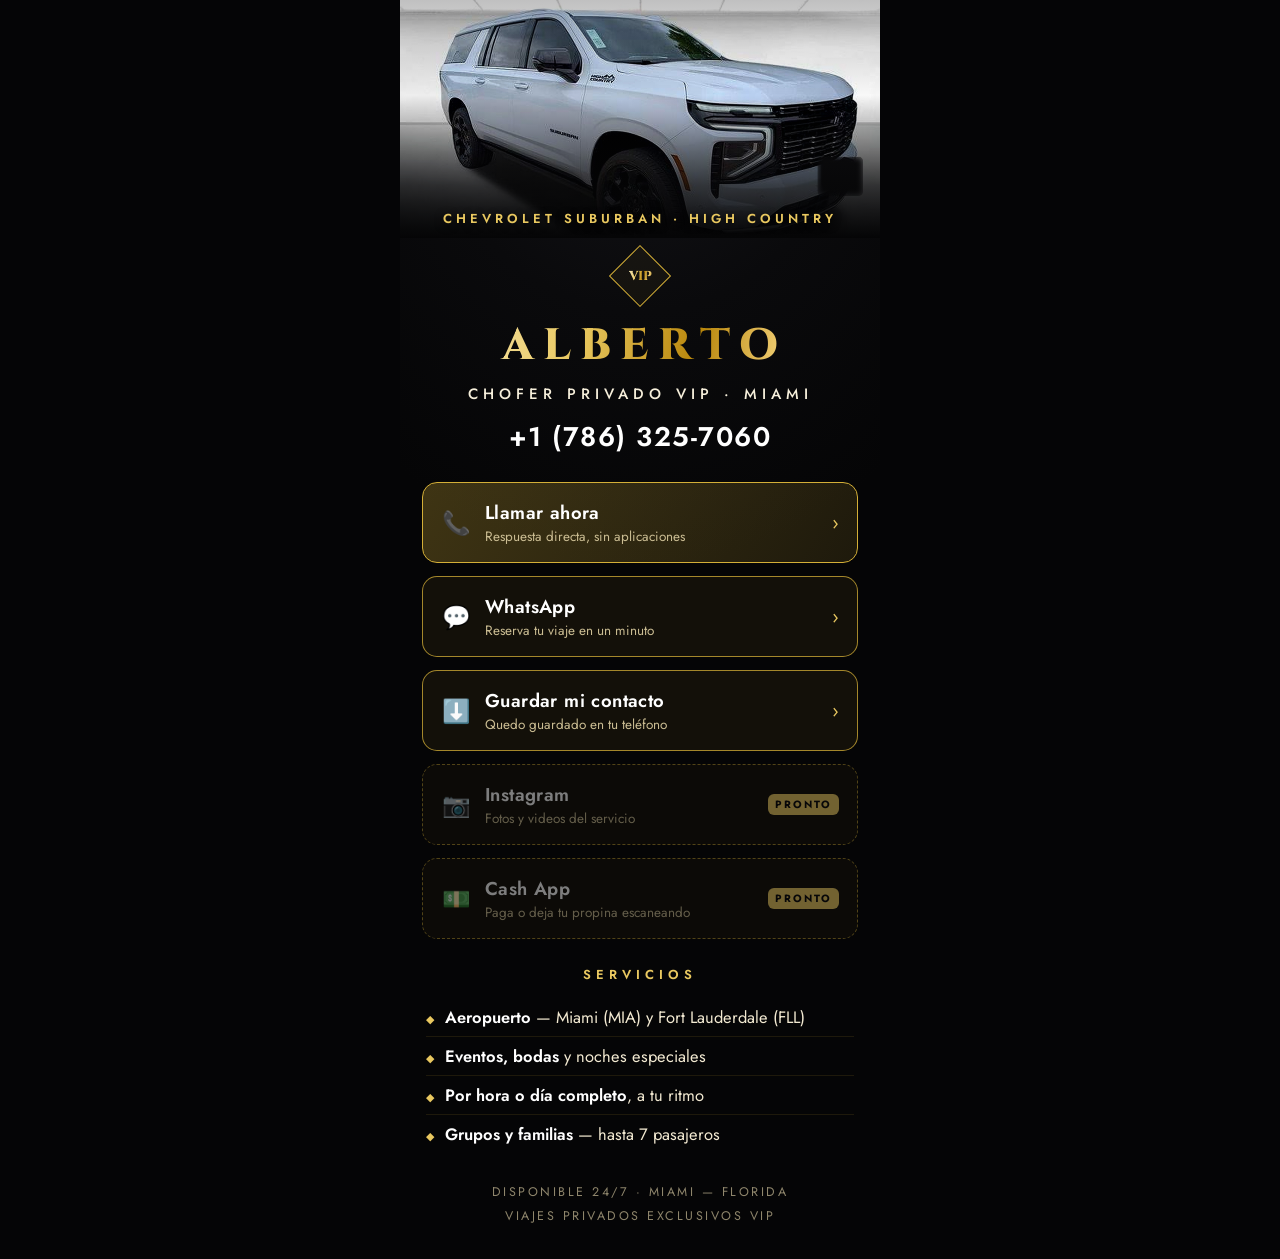
==== alberto/index.html @ 2c061e29 "ALBERTO - pagina de contacto NFC: chofer privado VIP (llamar, WhatsApp, guardar contacto)" ====
<!DOCTYPE html>
<html lang="es">
<head>
<meta charset="utf-8">
<meta name="viewport" content="width=device-width, initial-scale=1">
<meta name="theme-color" content="#050506">
<title>Alberto · Chofer Privado VIP — Miami</title>
<link rel="preconnect" href="https://fonts.googleapis.com">
<link href="https://fonts.googleapis.com/css2?family=Cinzel:wght@700;800&family=Jost:wght@400;500;600;700&display=swap" rel="stylesheet">
<style>
    * { margin:0; padding:0; box-sizing:border-box; -webkit-tap-highlight-color:transparent; }
  body { background:#050506; color:#f3ead2; font-family:'Jost',sans-serif; }
  .wrap { max-width:480px; margin:0 auto; min-height:100vh; display:flex; flex-direction:column;
    background:radial-gradient(ellipse 90% 45% at 50% 0%, #17171c 0%, #0a0a0c 55%, #050506 100%); }
  .hero { position:relative; height:238px; overflow:hidden; flex:none; }
  .hero img { width:100%; height:100%; object-fit:cover; object-position:center 46%; display:block; }
  .hero .fade { position:absolute; inset:0; background:linear-gradient(to bottom, rgba(5,5,6,.25) 0%, rgba(5,5,6,0) 40%, rgba(5,5,6,.72) 78%, #050506 100%); }
  .hero .car { position:absolute; left:0; right:0; bottom:10px; text-align:center; font-size:13px; letter-spacing:4px; color:#e9c860; font-weight:600; text-shadow:0 2px 8px rgba(0,0,0,.9); }
  .gold-text { background:linear-gradient(100deg,#f9ecbe 0%,#e9c860 35%,#b8860b 62%,#f3d27a 82%,#a87f1f 100%); -webkit-background-clip:text; background-clip:text; color:transparent; }
  .id { text-align:center; padding:16px 24px 0; }
  .diamond { width:44px; height:44px; margin:0 auto; border:1.5px solid #d4af37; transform:rotate(45deg); display:flex; align-items:center; justify-content:center; background:rgba(212,175,55,.05); }
  .diamond span { transform:rotate(-45deg); font-family:'Cinzel',serif; font-weight:800; font-size:13px; }
  h1 { font-family:'Cinzel',serif; font-weight:800; font-size:44px; letter-spacing:9px; margin-top:18px; margin-right:-9px; }
  .role { margin-top:8px; font-size:15px; font-weight:500; letter-spacing:5px; color:#f6efdb; }
  .phone-big { margin-top:12px; font-size:27px; font-weight:600; letter-spacing:1.5px; color:#fff; }
  .btns { padding:26px 22px 0; display:flex; flex-direction:column; gap:13px; }
  a.btn { display:flex; align-items:center; gap:14px; text-decoration:none; color:#f6efdb;
    border:1px solid rgba(212,175,55,.75); background:rgba(212,175,55,.07); border-radius:15px; padding:16px 18px; }
  a.btn .ic { font-size:23px; width:30px; text-align:center; flex:none; }
  a.btn .tx { flex:1; }
  a.btn .t1 { font-size:18.5px; font-weight:600; letter-spacing:.4px; color:#fff; }
  a.btn .t2 { font-size:13.5px; color:#cbbd93; margin-top:1px; }
  a.btn .arr { color:#e9c860; font-size:19px; flex:none; }
  a.btn.primary { background:linear-gradient(120deg, rgba(212,175,55,.28), rgba(212,175,55,.12)); border-color:#d4af37; }
  a.btn.soon { opacity:.48; border-style:dashed; pointer-events:none; }
  .soon-tag { font-size:10.5px; font-weight:700; letter-spacing:2px; color:#0a0a0c; background:#e9c860; border-radius:6px; padding:3px 7px; flex:none; }
  .svc { padding:26px 26px 0; }
  .svc h2 { text-align:center; font-size:13px; letter-spacing:5px; color:#e9c860; font-weight:600; }
  .svc ul { list-style:none; margin-top:14px; }
  .svc li { display:flex; gap:11px; align-items:baseline; padding:7px 0; font-size:16.5px; color:#f3ead2; border-bottom:1px solid rgba(212,175,55,.12); }
  .svc li:last-child { border-bottom:none; }
  .svc .b { color:#e9c860; font-size:11px; }
  .svc b { color:#fff; font-weight:600; }
  footer { margin-top:auto; text-align:center; padding:28px 20px 30px; color:#8f866c; font-size:12.5px; letter-spacing:2.5px; line-height:1.9; }
</style>
</head>
<body>
<div class="wrap">
  <div class="hero">
    <img src="[data-uri]" alt="Chevrolet Suburban High Country blanca">
    <div class="fade"></div>
    <div class="car">CHEVROLET SUBURBAN · HIGH COUNTRY</div>
  </div>
  <div class="id">
    <div class="diamond"><span class="gold-text">VIP</span></div>
    <h1 class="gold-text">ALBERTO</h1>
    <div class="role">CHOFER PRIVADO VIP · MIAMI</div>
    <div class="phone-big">+1 (786) 325-7060</div>
  </div>
  <div class="btns">
    <a class="btn primary" href="tel:+17863257060">
      <span class="ic">📞</span>
      <span class="tx"><span class="t1">Llamar ahora</span><div class="t2">Respuesta directa, sin aplicaciones</div></span>
      <span class="arr">›</span>
    </a>
    <a class="btn" href="https://wa.me/17863257060?text=Hola%20Alberto%2C%20quiero%20reservar%20un%20viaje%20privado%20VIP">
      <span class="ic">💬</span>
      <span class="tx"><span class="t1">WhatsApp</span><div class="t2">Reserva tu viaje en un minuto</div></span>
      <span class="arr">›</span>
    </a>
    <a class="btn" href="contacto.vcf" download>
      <span class="ic">⬇️</span>
      <span class="tx"><span class="t1">Guardar mi contacto</span><div class="t2">Quedo guardado en tu teléfono</div></span>
      <span class="arr">›</span>
    </a>
    <a class="btn soon" href="#" aria-disabled="true">
      <span class="ic">📷</span>
      <span class="tx"><span class="t1">Instagram</span><div class="t2">Fotos y videos del servicio</div></span>
      <span class="soon-tag">PRONTO</span>
    </a>
    <a class="btn soon" href="#" aria-disabled="true">
      <span class="ic">💵</span>
      <span class="tx"><span class="t1">Cash App</span><div class="t2">Paga o deja tu propina escaneando</div></span>
      <span class="soon-tag">PRONTO</span>
    </a>
  </div>
  <div class="svc">
    <h2>SERVICIOS</h2>
    <ul>
      <li><span class="b">◆</span><span><b>Aeropuerto</b> — Miami (MIA) y Fort Lauderdale (FLL)</span></li>
      <li><span class="b">◆</span><span><b>Eventos, bodas</b> y noches especiales</span></li>
      <li><span class="b">◆</span><span><b>Por hora o día completo</b>, a tu ritmo</span></li>
      <li><span class="b">◆</span><span><b>Grupos y familias</b> — hasta 7 pasajeros</span></li>
    </ul>
  </div>
  <footer>DISPONIBLE 24/7 · MIAMI — FLORIDA<br>VIAJES PRIVADOS EXCLUSIVOS VIP</footer>
</div>
</body>
</html>
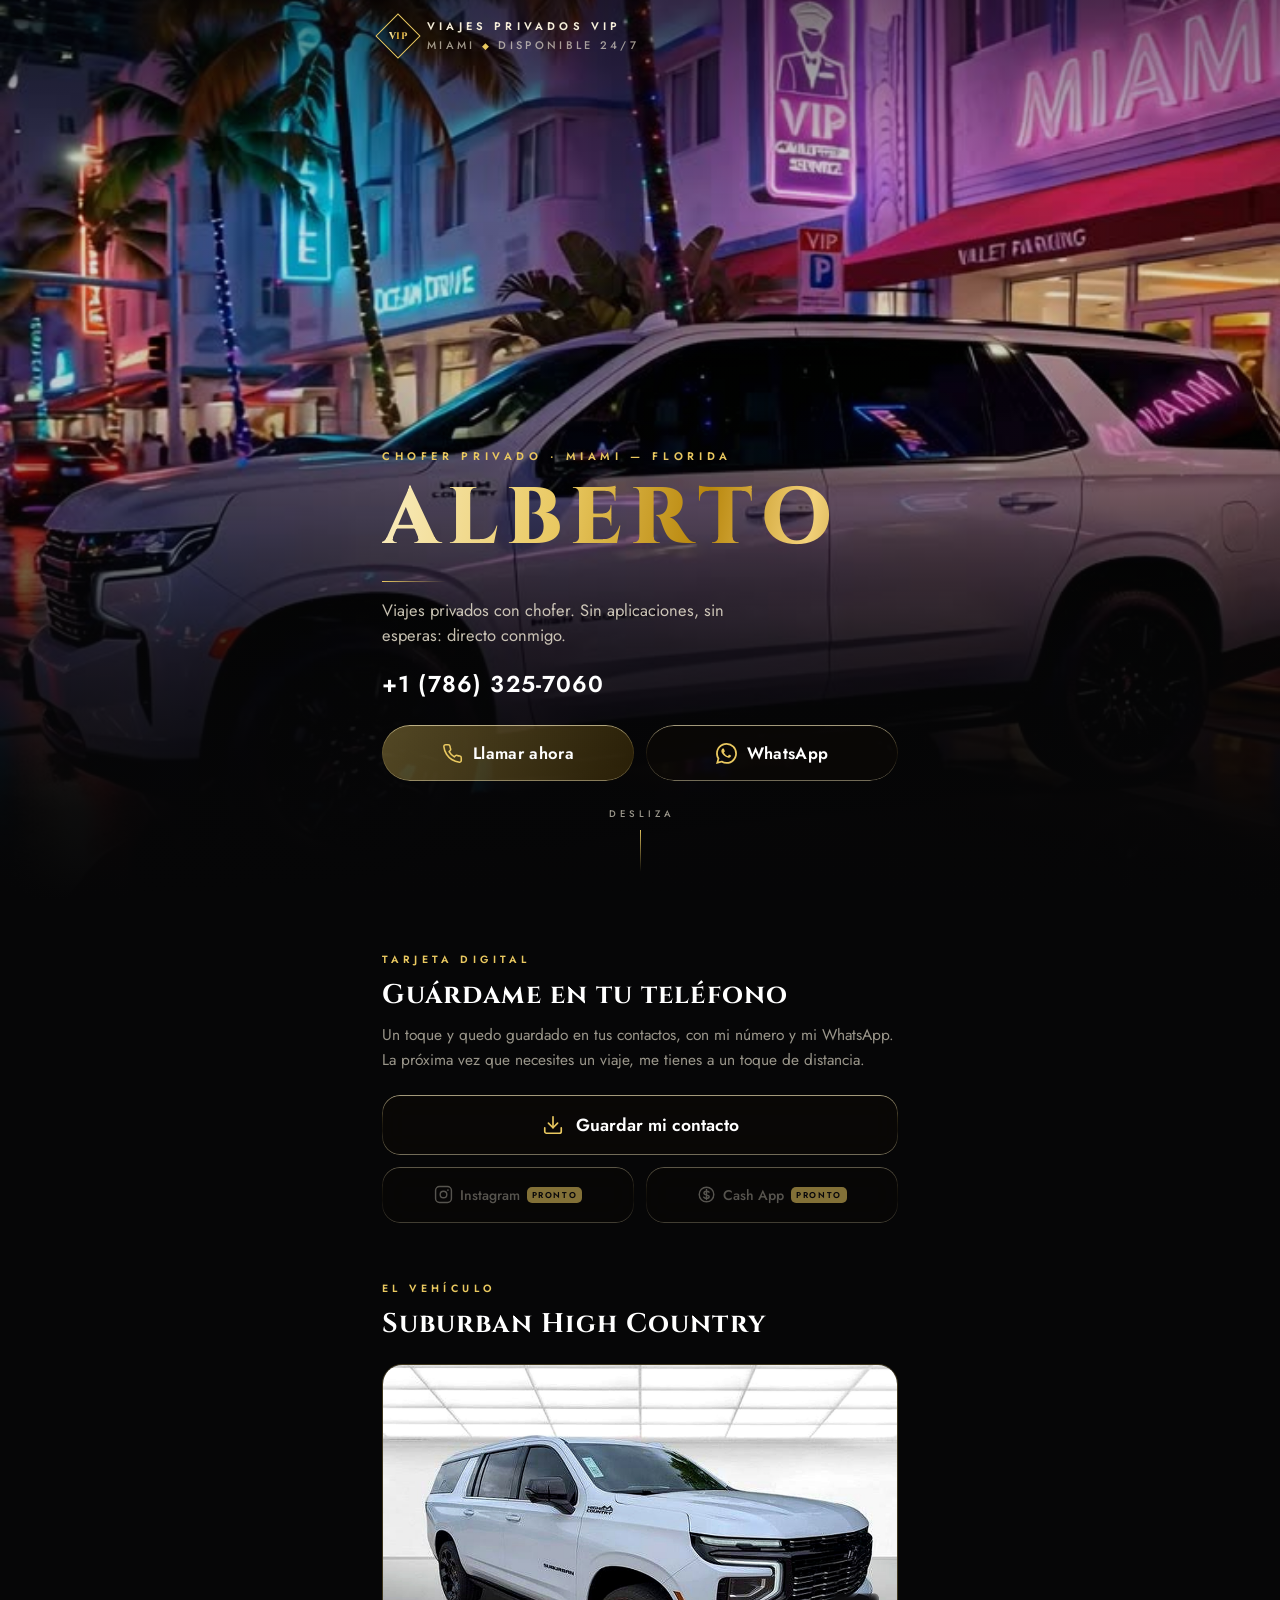
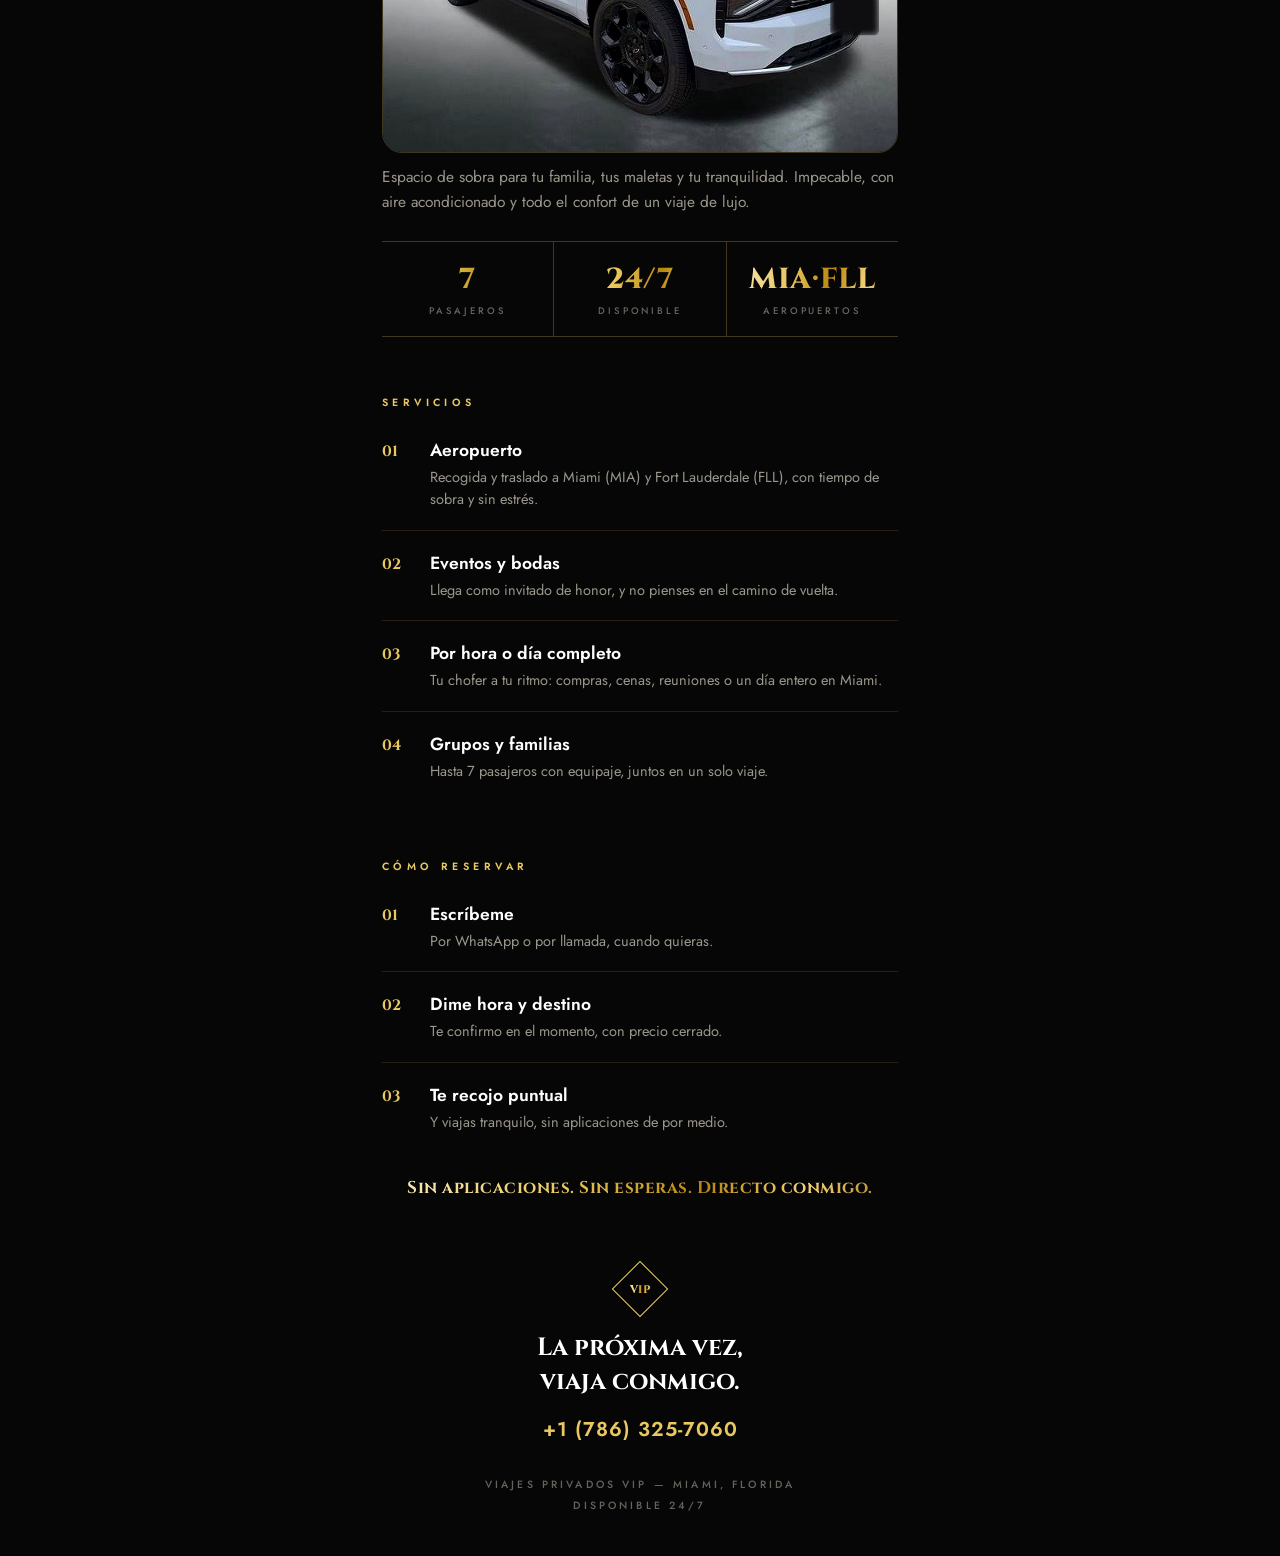
==== commit ea1ca79d: "Página de Alberto v2: lujo cinematográfico — hero con video del carro, cristal dorado, composición c" ====
--- a/alberto/index.html
+++ b/alberto/index.html
@@ -2,98 +2,258 @@
 <html lang="es">
 <head>
 <meta charset="utf-8">
-<meta name="viewport" content="width=device-width, initial-scale=1">
-<meta name="theme-color" content="#050506">
+<meta name="viewport" content="width=device-width, initial-scale=1, viewport-fit=cover">
+<meta name="theme-color" content="#060607">
 <title>Alberto · Chofer Privado VIP — Miami</title>
+<meta name="description" content="Alberto, tu chofer privado VIP en Miami. Viajes privados directos: aeropuerto, eventos, por hora. Guarda mi contacto y reserva sin aplicaciones.">
+<link rel="icon" href="data:image/svg+xml,%3Csvg xmlns='http://www.w3.org/2000/svg' viewBox='0 0 32 32'%3E%3Crect x='9' y='9' width='14' height='14' fill='none' stroke='%23e9c860' stroke-width='2' transform='rotate(45 16 16)'/%3E%3C/svg%3E">
 <link rel="preconnect" href="https://fonts.googleapis.com">
-<link href="https://fonts.googleapis.com/css2?family=Cinzel:wght@700;800&family=Jost:wght@400;500;600;700&display=swap" rel="stylesheet">
+<link rel="preconnect" href="https://fonts.gstatic.com" crossorigin>
+<link href="https://fonts.googleapis.com/css2?family=Cinzel:wght@700;800&family=Jost:wght@400;500;600&display=swap" rel="stylesheet">
 <style>
-    * { margin:0; padding:0; box-sizing:border-box; -webkit-tap-highlight-color:transparent; }
-  body { background:#050506; color:#f3ead2; font-family:'Jost',sans-serif; }
-  .wrap { max-width:480px; margin:0 auto; min-height:100vh; display:flex; flex-direction:column;
-    background:radial-gradient(ellipse 90% 45% at 50% 0%, #17171c 0%, #0a0a0c 55%, #050506 100%); }
-  .hero { position:relative; height:238px; overflow:hidden; flex:none; }
-  .hero img { width:100%; height:100%; object-fit:cover; object-position:center 46%; display:block; }
-  .hero .fade { position:absolute; inset:0; background:linear-gradient(to bottom, rgba(5,5,6,.25) 0%, rgba(5,5,6,0) 40%, rgba(5,5,6,.72) 78%, #050506 100%); }
-  .hero .car { position:absolute; left:0; right:0; bottom:10px; text-align:center; font-size:13px; letter-spacing:4px; color:#e9c860; font-weight:600; text-shadow:0 2px 8px rgba(0,0,0,.9); }
-  .gold-text { background:linear-gradient(100deg,#f9ecbe 0%,#e9c860 35%,#b8860b 62%,#f3d27a 82%,#a87f1f 100%); -webkit-background-clip:text; background-clip:text; color:transparent; }
-  .id { text-align:center; padding:16px 24px 0; }
-  .diamond { width:44px; height:44px; margin:0 auto; border:1.5px solid #d4af37; transform:rotate(45deg); display:flex; align-items:center; justify-content:center; background:rgba(212,175,55,.05); }
-  .diamond span { transform:rotate(-45deg); font-family:'Cinzel',serif; font-weight:800; font-size:13px; }
-  h1 { font-family:'Cinzel',serif; font-weight:800; font-size:44px; letter-spacing:9px; margin-top:18px; margin-right:-9px; }
-  .role { margin-top:8px; font-size:15px; font-weight:500; letter-spacing:5px; color:#f6efdb; }
-  .phone-big { margin-top:12px; font-size:27px; font-weight:600; letter-spacing:1.5px; color:#fff; }
-  .btns { padding:26px 22px 0; display:flex; flex-direction:column; gap:13px; }
-  a.btn { display:flex; align-items:center; gap:14px; text-decoration:none; color:#f6efdb;
-    border:1px solid rgba(212,175,55,.75); background:rgba(212,175,55,.07); border-radius:15px; padding:16px 18px; }
-  a.btn .ic { font-size:23px; width:30px; text-align:center; flex:none; }
-  a.btn .tx { flex:1; }
-  a.btn .t1 { font-size:18.5px; font-weight:600; letter-spacing:.4px; color:#fff; }
-  a.btn .t2 { font-size:13.5px; color:#cbbd93; margin-top:1px; }
-  a.btn .arr { color:#e9c860; font-size:19px; flex:none; }
-  a.btn.primary { background:linear-gradient(120deg, rgba(212,175,55,.28), rgba(212,175,55,.12)); border-color:#d4af37; }
-  a.btn.soon { opacity:.48; border-style:dashed; pointer-events:none; }
-  .soon-tag { font-size:10.5px; font-weight:700; letter-spacing:2px; color:#0a0a0c; background:#e9c860; border-radius:6px; padding:3px 7px; flex:none; }
-  .svc { padding:26px 26px 0; }
-  .svc h2 { text-align:center; font-size:13px; letter-spacing:5px; color:#e9c860; font-weight:600; }
-  .svc ul { list-style:none; margin-top:14px; }
-  .svc li { display:flex; gap:11px; align-items:baseline; padding:7px 0; font-size:16.5px; color:#f3ead2; border-bottom:1px solid rgba(212,175,55,.12); }
-  .svc li:last-child { border-bottom:none; }
-  .svc .b { color:#e9c860; font-size:11px; }
-  .svc b { color:#fff; font-weight:600; }
-  footer { margin-top:auto; text-align:center; padding:28px 20px 30px; color:#8f866c; font-size:12.5px; letter-spacing:2.5px; line-height:1.9; }
+  html,body{background:#060607;color:#f6efdb}
+  :root{
+    --bg:#060607; --ink:#f6efdb;
+    --ink80:rgba(246,239,219,.8); --ink60:rgba(246,239,219,.62); --ink40:rgba(246,239,219,.4);
+    --gold:#e9c860; --line:rgba(233,200,96,.26);
+    --goldtext:linear-gradient(100deg,#f9ecbe 0%,#e9c860 35%,#b8860b 62%,#f3d27a 82%,#a87f1f 100%);
+    --ease:cubic-bezier(.22,.8,.3,1);
+  }
+  *{margin:0;padding:0;box-sizing:border-box;-webkit-tap-highlight-color:transparent}
+  body{font-family:'Jost',sans-serif;background:var(--bg);overflow-x:hidden}
+  .gold-text{background:var(--goldtext);-webkit-background-clip:text;background-clip:text;color:transparent}
+  .glass{position:relative;background:rgba(18,14,6,.34);backdrop-filter:blur(14px) saturate(150%);-webkit-backdrop-filter:blur(14px) saturate(150%);box-shadow:inset 0 1px 1px rgba(255,240,200,.14);overflow:hidden}
+  .glass::before{content:'';position:absolute;inset:0;border-radius:inherit;padding:1.2px;
+    background:linear-gradient(180deg, rgba(249,236,190,.6) 0%, rgba(233,200,96,.14) 38%, rgba(233,200,96,.05) 60%, rgba(249,236,190,.45) 100%);
+    -webkit-mask:linear-gradient(#fff 0 0) content-box, linear-gradient(#fff 0 0);-webkit-mask-composite:xor;mask-composite:exclude;pointer-events:none}
+
+  /* ---------- HERO ---------- */
+  .hero{position:relative;min-height:100svh;display:flex;flex-direction:column;overflow:hidden}
+  .hero-media{position:absolute;inset:0;z-index:0}
+  .hero-media img.poster{position:absolute;inset:0;width:100%;height:100%;object-fit:cover;object-position:center 42%}
+  .hero-media video{position:absolute;inset:0;width:100%;height:100%;object-fit:cover;object-position:center 42%;opacity:0}
+  .hero-scrim{position:absolute;inset:0;z-index:1;background:linear-gradient(180deg, rgba(6,6,7,.52) 0%, rgba(6,6,7,.08) 24%, rgba(6,6,7,.18) 46%, rgba(6,6,7,.78) 72%, rgba(6,6,7,.96) 90%, #060607 100%)}
+  .hero-in{position:relative;z-index:2;flex:1;display:flex;flex-direction:column;justify-content:space-between;width:100%;max-width:560px;margin:0 auto;padding:calc(18px + env(safe-area-inset-top)) 22px 26px}
+  .topbar{display:flex;align-items:center;gap:13px}
+  .diamond{flex:none;width:32px;height:32px;border:1.5px solid var(--gold);transform:rotate(45deg);display:flex;align-items:center;justify-content:center;background:rgba(6,6,7,.35)}
+  .diamond span{transform:rotate(-45deg);font-family:'Cinzel',serif;font-weight:800;font-size:9.5px;letter-spacing:.5px}
+  .topbar .brand{font-size:11px;font-weight:600;letter-spacing:.38em;color:var(--ink)}
+  .topbar .dot{color:var(--gold);font-size:9px}
+  .topbar .loc{font-size:11px;font-weight:500;letter-spacing:.3em;color:var(--ink60)}
+  .hero-bottom{padding-bottom:2px}
+  .eyebrow{font-size:11px;font-weight:600;letter-spacing:.42em;color:var(--gold)}
+  h1{font-family:'Cinzel',serif;font-weight:800;font-size:clamp(44px,13.5vw,80px);letter-spacing:.1em;line-height:1.04;margin-top:14px}
+  .hairline{width:64px;height:1px;background:linear-gradient(90deg,var(--gold),transparent);margin-top:20px}
+  .hero-sub{margin-top:16px;font-size:16.5px;font-weight:400;line-height:1.55;color:var(--ink80);max-width:35ch}
+  .hero-phone{display:inline-block;margin-top:18px;font-size:23px;font-weight:600;letter-spacing:.05em;color:#fff;text-decoration:none}
+  .cta-row{display:flex;gap:12px;margin-top:24px}
+  .cta{flex:1;min-height:56px;border-radius:999px;display:flex;align-items:center;justify-content:center;gap:10px;text-decoration:none;color:#fff;font-size:16.5px;font-weight:600;letter-spacing:.02em}
+  .cta svg{width:21px;height:21px;flex:none}
+  .cta.call{background:linear-gradient(120deg, rgba(233,200,96,.34), rgba(184,134,11,.2))}
+  .scroll-hint{margin-top:26px;display:flex;flex-direction:column;align-items:center;gap:9px}
+  .scroll-hint small{font-size:9.5px;font-weight:500;letter-spacing:.42em;color:var(--ink60);margin-right:-.42em}
+  .scroll-hint .wire{width:1px;height:42px;background:linear-gradient(180deg,rgba(233,200,96,.95),transparent);animation:drip 2.2s var(--ease) infinite;transform-origin:top}
+  @keyframes drip{0%{transform:scaleY(0);opacity:0}35%{transform:scaleY(1);opacity:1}100%{transform:scaleY(1) translateY(10px);opacity:0}}
+
+  /* ---------- SECTIONS ---------- */
+  main{width:100%;max-width:560px;margin:0 auto;padding:0 22px}
+  section{padding:52px 0 6px}
+  .sec-eyebrow{font-size:10.5px;font-weight:600;letter-spacing:.42em;color:var(--gold)}
+  h2{font-family:'Cinzel',serif;font-weight:700;font-size:27px;letter-spacing:.04em;line-height:1.2;margin-top:12px;color:#fff}
+  .sec-copy{margin-top:12px;font-size:15.5px;line-height:1.6;color:var(--ink60)}
+  .save-btn{margin-top:22px;width:100%;min-height:60px;border-radius:18px;display:flex;align-items:center;justify-content:center;gap:12px;text-decoration:none;color:#fff;font-size:17.5px;font-weight:600}
+  .save-btn svg{width:22px;height:22px}
+  .duo{display:flex;gap:12px;margin-top:12px}
+  .duo .mini{flex:1;min-height:56px;border-radius:18px;display:flex;align-items:center;justify-content:center;gap:7px;color:var(--ink60);font-size:14px;font-weight:500;text-decoration:none;padding:0 8px}
+  .duo .mini svg{width:19px;height:19px;flex:none}
+  .soon{font-size:8.5px;font-weight:600;letter-spacing:.18em;color:#0a0a0c;background:var(--gold);border-radius:5px;padding:2px 5px;flex:none}
+  .duo .mini.off{opacity:.55}
+  .car-photo{margin-top:24px;width:100%;border-radius:20px;border:1px solid var(--line);display:block}
+  .stats{display:flex;margin-top:26px;border-top:1px solid var(--line);border-bottom:1px solid var(--line)}
+  .stat{flex:1;text-align:center;padding:18px 4px}
+  .stat + .stat{border-left:1px solid var(--line)}
+  .stat .n{font-family:'Cinzel',serif;font-weight:800;font-size:clamp(21px,6vw,29px);letter-spacing:.02em}
+  .stat .l{margin-top:5px;font-size:9.5px;font-weight:500;letter-spacing:.3em;color:var(--ink40)}
+  .rows{margin-top:8px}
+  .row{display:flex;gap:18px;padding:19px 0;border-bottom:1px solid rgba(233,200,96,.14);align-items:baseline}
+  .row:last-child{border-bottom:none}
+  .row .num{font-family:'Cinzel',serif;font-weight:700;font-size:15px;color:var(--gold);flex:none;width:30px}
+  .row .tt{font-size:17.5px;font-weight:600;color:#fff}
+  .row .tx{margin-top:3px;font-size:14.5px;line-height:1.55;color:var(--ink60)}
+  .note{font-family:'Cinzel',serif;font-weight:700;font-size:17px;letter-spacing:.03em;margin-top:24px;text-align:center}
+
+  /* ---------- CIERRE ---------- */
+  .closing{text-align:center;padding:64px 22px calc(40px + env(safe-area-inset-bottom));width:100%;max-width:560px;margin:0 auto}
+  .closing .diamond{margin:0 auto;width:40px;height:40px}
+  .closing .diamond span{font-size:11px}
+  .closing .phrase{font-family:'Cinzel',serif;font-weight:700;font-size:clamp(21px,6vw,25px);line-height:1.35;margin-top:22px;color:#fff}
+  .closing .phone{display:inline-block;margin-top:16px;font-size:20px;font-weight:600;letter-spacing:.05em;color:var(--gold);text-decoration:none}
+  footer{margin-top:30px;font-size:10.5px;font-weight:500;letter-spacing:.3em;line-height:2;color:var(--ink40)}
+
+  /* ---------- MOTION ---------- */
+  @keyframes fade-rise{from{opacity:0;transform:translateY(26px)}to{opacity:1;transform:translateY(0)}}
+  .fr{animation:fade-rise .9s var(--ease) both}
+  .d1{animation-delay:.05s}.d2{animation-delay:.15s}.d3{animation-delay:.3s}.d4{animation-delay:.5s}.d5{animation-delay:.62s}.d6{animation-delay:.75s}.d7{animation-delay:.95s}
+  .rev{opacity:0;transform:translateY(22px);transition:opacity .8s var(--ease),transform .8s var(--ease)}
+  .rev.on{opacity:1;transform:none}
+  @media (max-height:760px){
+    h1{font-size:clamp(40px,12vw,60px)}
+    .hero-sub{margin-top:12px;font-size:15.5px}
+    .hero-phone{margin-top:13px;font-size:21px}
+    .cta-row{margin-top:17px}
+    .scroll-hint{display:none}
+    .hairline{margin-top:14px}
+  }
+  @media (prefers-reduced-motion: reduce){
+    *,*::before,*::after{animation:none !important;transition:none !important}
+    .rev{opacity:1;transform:none}
+  }
 </style>
 </head>
 <body>
-<div class="wrap">
-  <div class="hero">
-    <img src="[data-uri]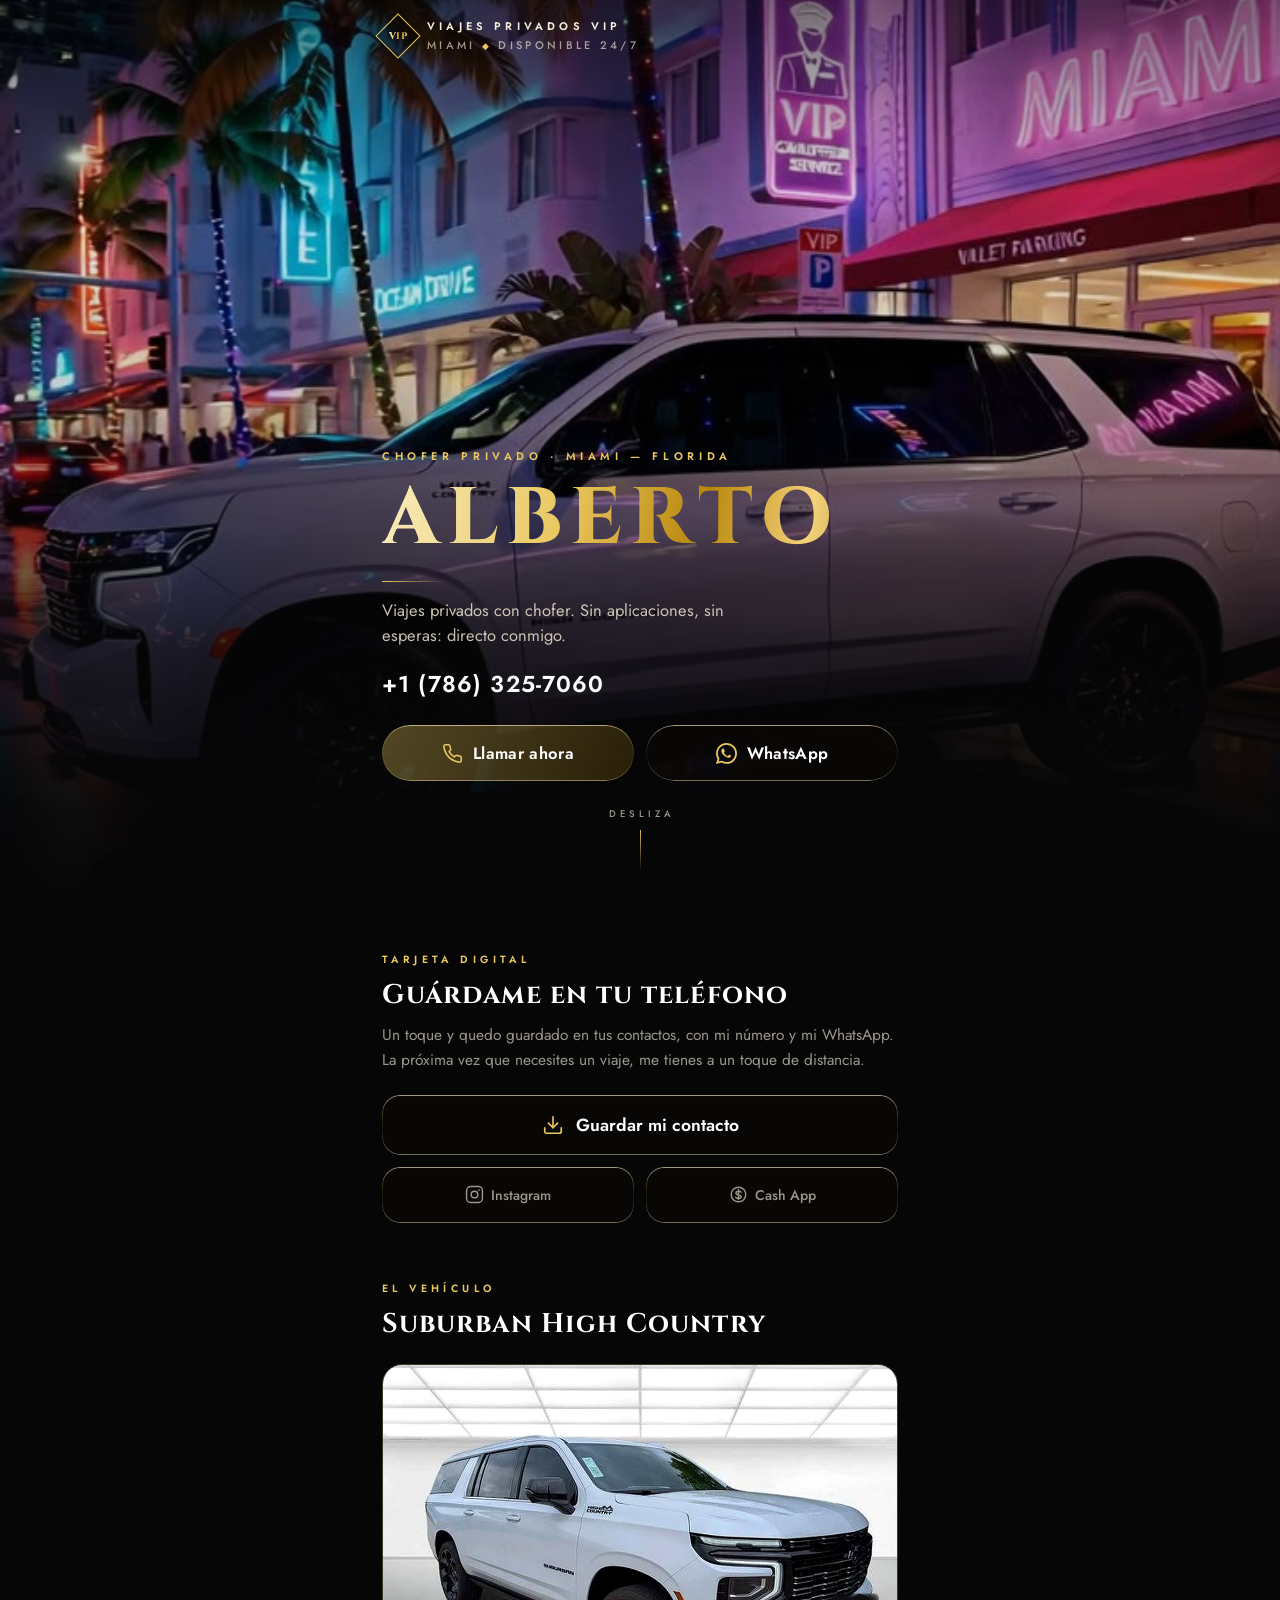
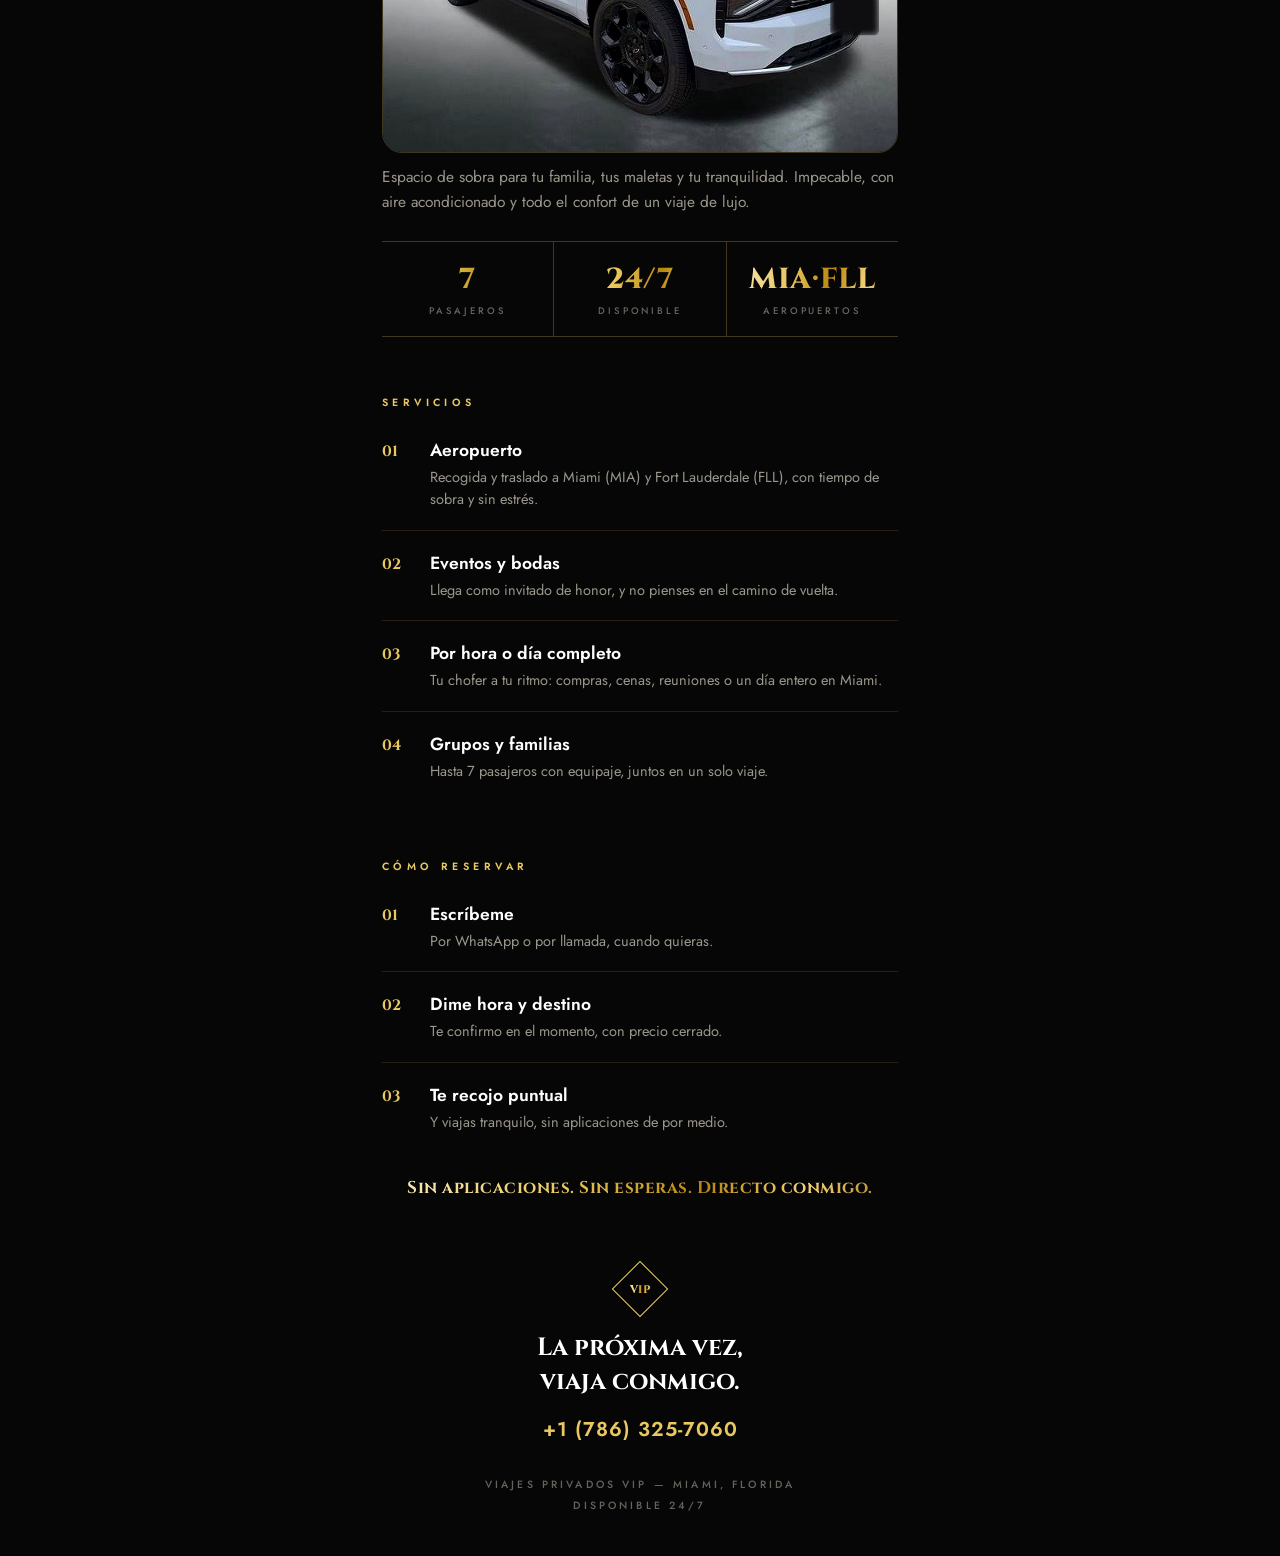
==== commit 2b5cc8ee: "Página de Alberto: botones de Instagram (@el_ninon28) y Cash App ($elnino11) activados + vCard con s" ====
--- a/alberto/index.html
+++ b/alberto/index.html
@@ -159,13 +159,13 @@
       Guardar mi contacto
     </a>
     <div class="duo">
-      <a class="mini glass off" href="#" aria-disabled="true" onclick="return false">
+      <a class="mini glass" href="https://www.instagram.com/el_ninon28" target="_blank" rel="noopener">
         <svg viewBox="0 0 24 24" fill="none" stroke="currentColor" stroke-width="1.8" stroke-linecap="round" stroke-linejoin="round"><rect x="2" y="2" width="20" height="20" rx="5"/><circle cx="12" cy="12" r="4.2"/><circle cx="17.6" cy="6.4" r="1.1" fill="currentColor" stroke="none"/></svg>
-        Instagram <span class="soon">PRONTO</span>
+        Instagram
       </a>
-      <a class="mini glass off" href="#" aria-disabled="true" onclick="return false">
+      <a class="mini glass" href="https://cash.app/$elnino11" target="_blank" rel="noopener">
         <svg viewBox="0 0 24 24" fill="none" stroke="currentColor" stroke-width="1.8" stroke-linecap="round" stroke-linejoin="round"><circle cx="12" cy="12" r="9.2"/><path d="M15.2 9.1c-.6-.9-1.7-1.3-3.2-1.3-1.9 0-3.2 1-3.2 2.4 0 3.3 6.6 1.8 6.6 4.4 0 1.4-1.5 2.4-3.4 2.4-1.6 0-2.9-.6-3.5-1.6M12 5.6v12.8"/></svg>
-        Cash App <span class="soon">PRONTO</span>
+        Cash App
       </a>
     </div>
   </section>
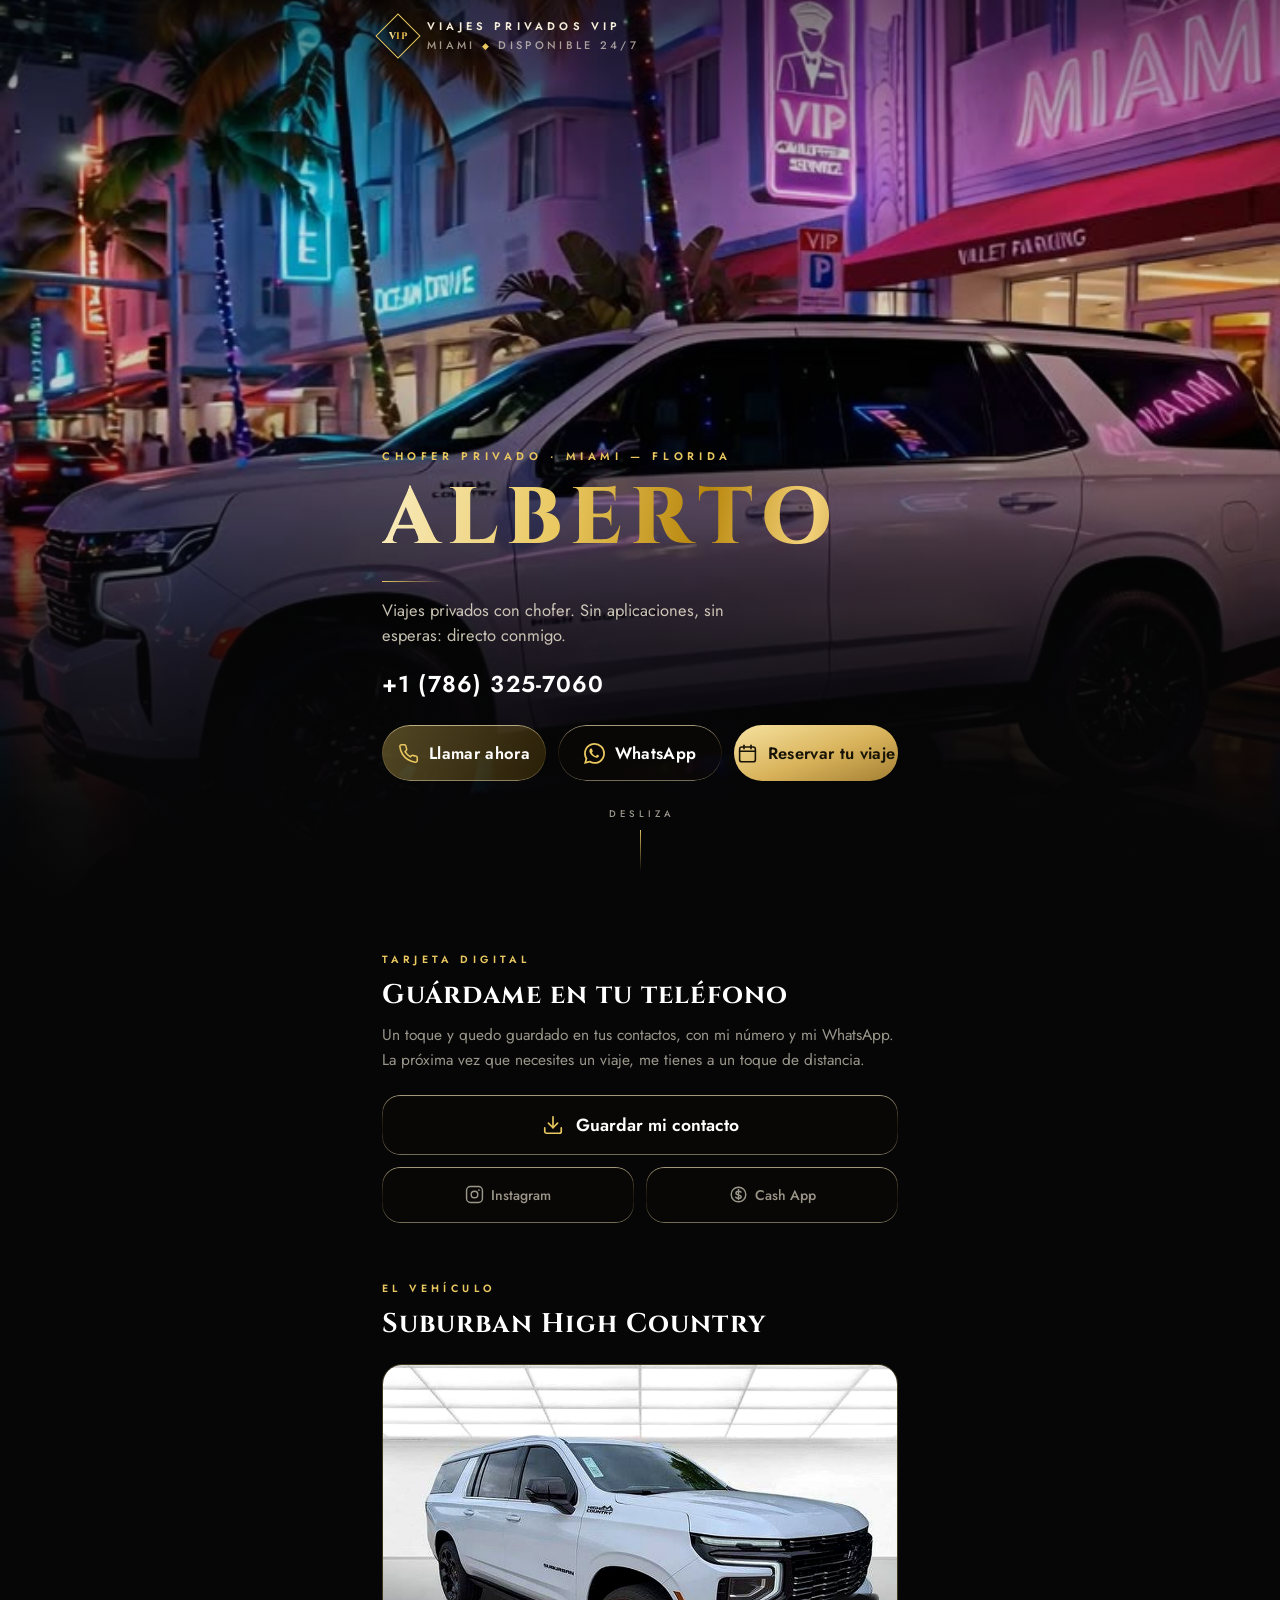
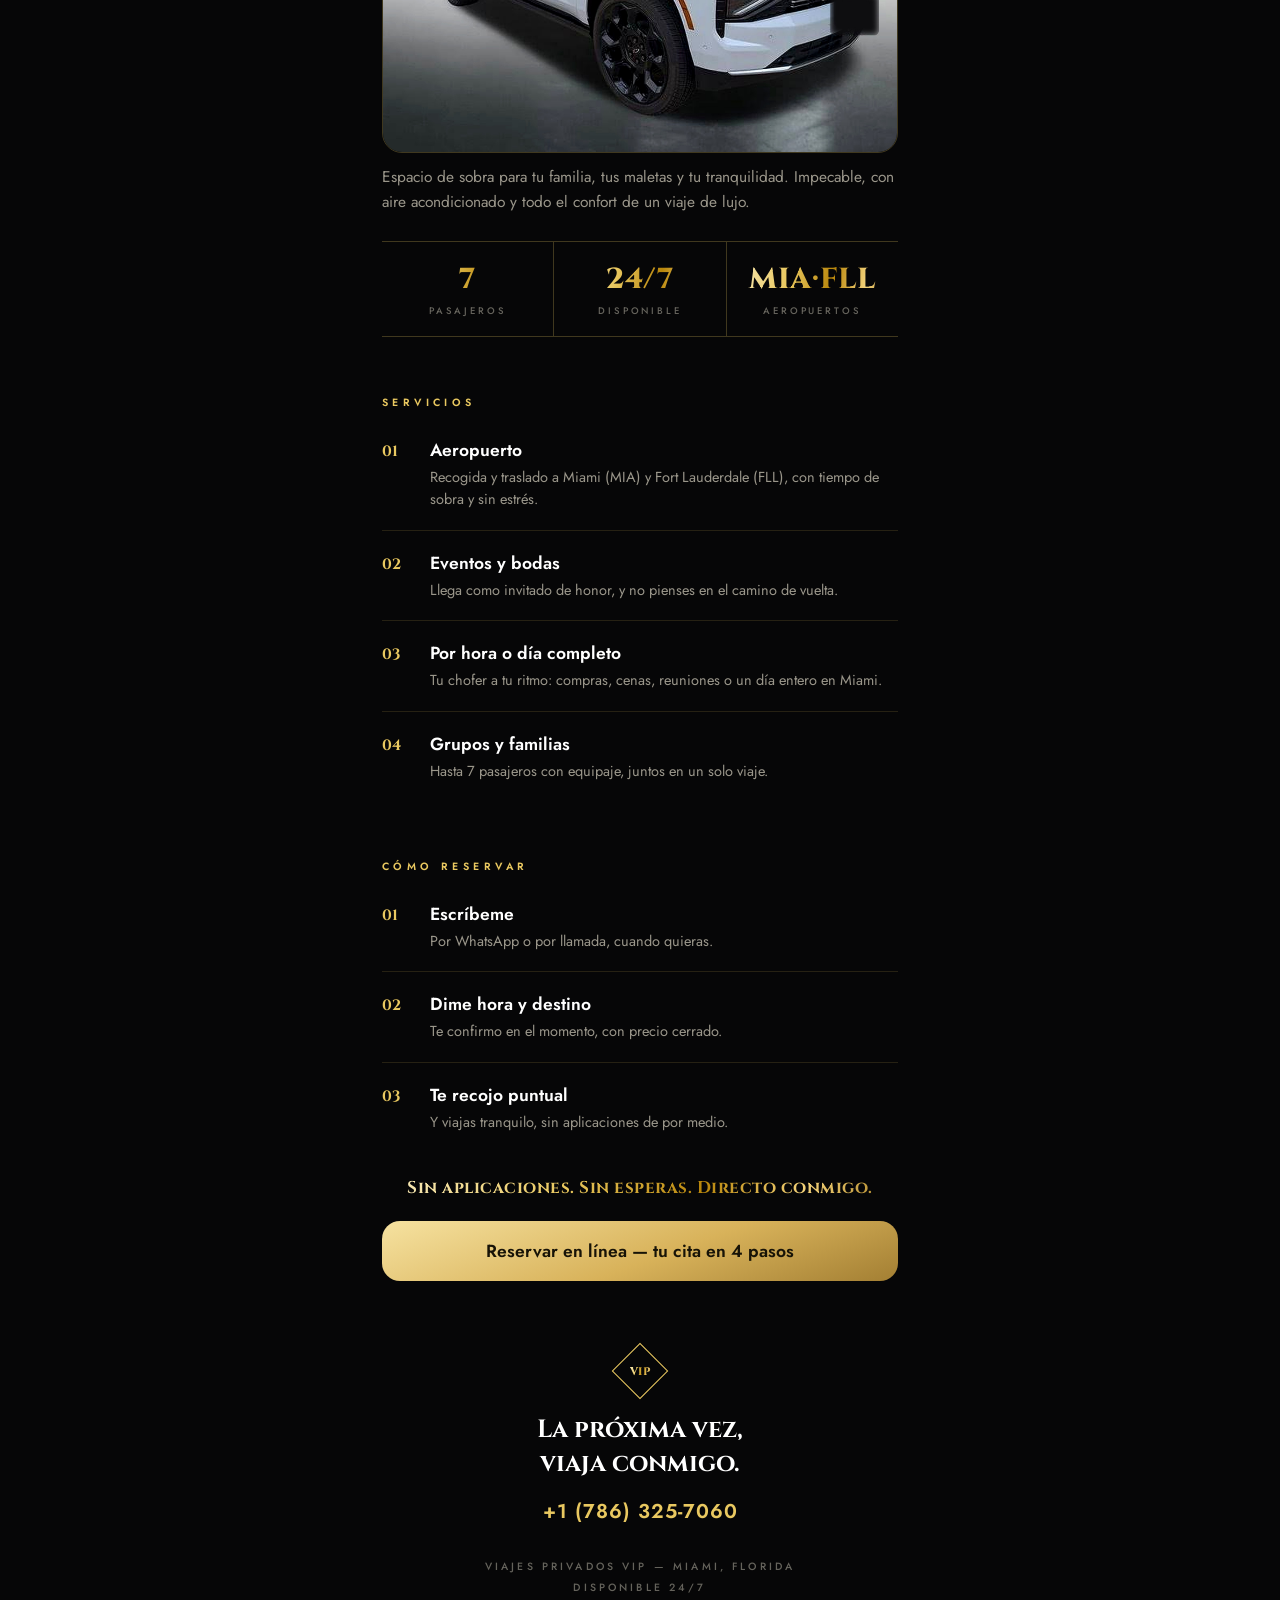
==== commit 7035fcf4: "Web de reservas de Alberto en vivo (/alberto/reservas/) + tarjeta digital enlazada a la reserva en l" ====
--- a/alberto/index.html
+++ b/alberto/index.html
@@ -143,6 +143,10 @@
           <svg viewBox="0 0 24 24" fill="#e9c860"><path d="M17.47 14.38c-.3-.15-1.76-.87-2.03-.97-.27-.1-.47-.15-.67.15-.2.3-.77.97-.94 1.17-.17.2-.35.22-.65.07-.3-.15-1.25-.46-2.39-1.47-.88-.79-1.47-1.76-1.64-2.06-.17-.3-.02-.46.13-.61.13-.13.3-.35.45-.52.15-.17.2-.3.3-.5.1-.2.05-.37-.02-.52-.07-.15-.67-1.62-.92-2.22-.24-.58-.49-.5-.67-.51h-.57c-.2 0-.52.07-.77.37-.25.3-.97.94-.97 2.37 0 1.42.95 2.8 1.08 2.99.13.2 1.87 2.85 4.53 4 2.66 1.14 2.66.76 3.14.71.48-.05 1.76-.72 2.06-1.44.3-.72.3-1.34.21-1.47-.09-.13-.27-.2-.57-.35M12.05 21.79h-.01a9.87 9.87 0 0 1-5.03-1.38l-.36-.21-3.74.98 1-3.65-.24-.37a9.86 9.86 0 0 1-1.51-5.26c0-5.45 4.44-9.88 9.9-9.88a9.83 9.83 0 0 1 9.88 9.89c0 5.45-4.44 9.88-9.89 9.88M20.46 3.55A11.82 11.82 0 0 0 12.04 0C5.46 0 .1 5.35.1 11.93c0 2.1.55 4.15 1.6 5.95L.05 24l6.3-1.65a11.9 11.9 0 0 0 5.68 1.45h.01c6.58 0 11.93-5.36 11.93-11.94 0-3.19-1.24-6.18-3.5-8.43"/></svg>
           WhatsApp
         </a>
+        <a class="cta" style="background:linear-gradient(160deg,#f6e2a0,#d8b25a 55%,#a37f33);color:#171307;font-weight:600;border-color:transparent" href="https://gennaronew04-design.github.io/aronyx-enlaces/alberto/reservas/">
+          <svg viewBox="0 0 24 24" fill="none" stroke="#171307" stroke-width="1.8" stroke-linecap="round" stroke-linejoin="round"><rect x="3" y="4.5" width="18" height="17" rx="2.5"/><line x1="3" y1="9.5" x2="21" y2="9.5"/><line x1="8" y1="2.5" x2="8" y2="6.5"/><line x1="16" y1="2.5" x2="16" y2="6.5"/></svg>
+          Reservar tu viaje
+        </a>
       </div>
       <div class="scroll-hint fr d7"><small>DESLIZA</small><div class="wire"></div></div>
     </div>
@@ -200,6 +204,9 @@
       <div class="row"><div class="num">03</div><div><div class="tt">Te recojo puntual</div><div class="tx">Y viajas tranquilo, sin aplicaciones de por medio.</div></div></div>
     </div>
     <div class="note gold-text">Sin aplicaciones. Sin esperas. Directo conmigo.</div>
+    <a class="save-btn" style="background:linear-gradient(160deg,#f6e2a0,#d8b25a 55%,#a37f33);color:#171307;font-weight:600;border-color:transparent" href="https://gennaronew04-design.github.io/aronyx-enlaces/alberto/reservas/">
+      Reservar en línea — tu cita en 4 pasos
+    </a>
   </section>
 </main>
 
